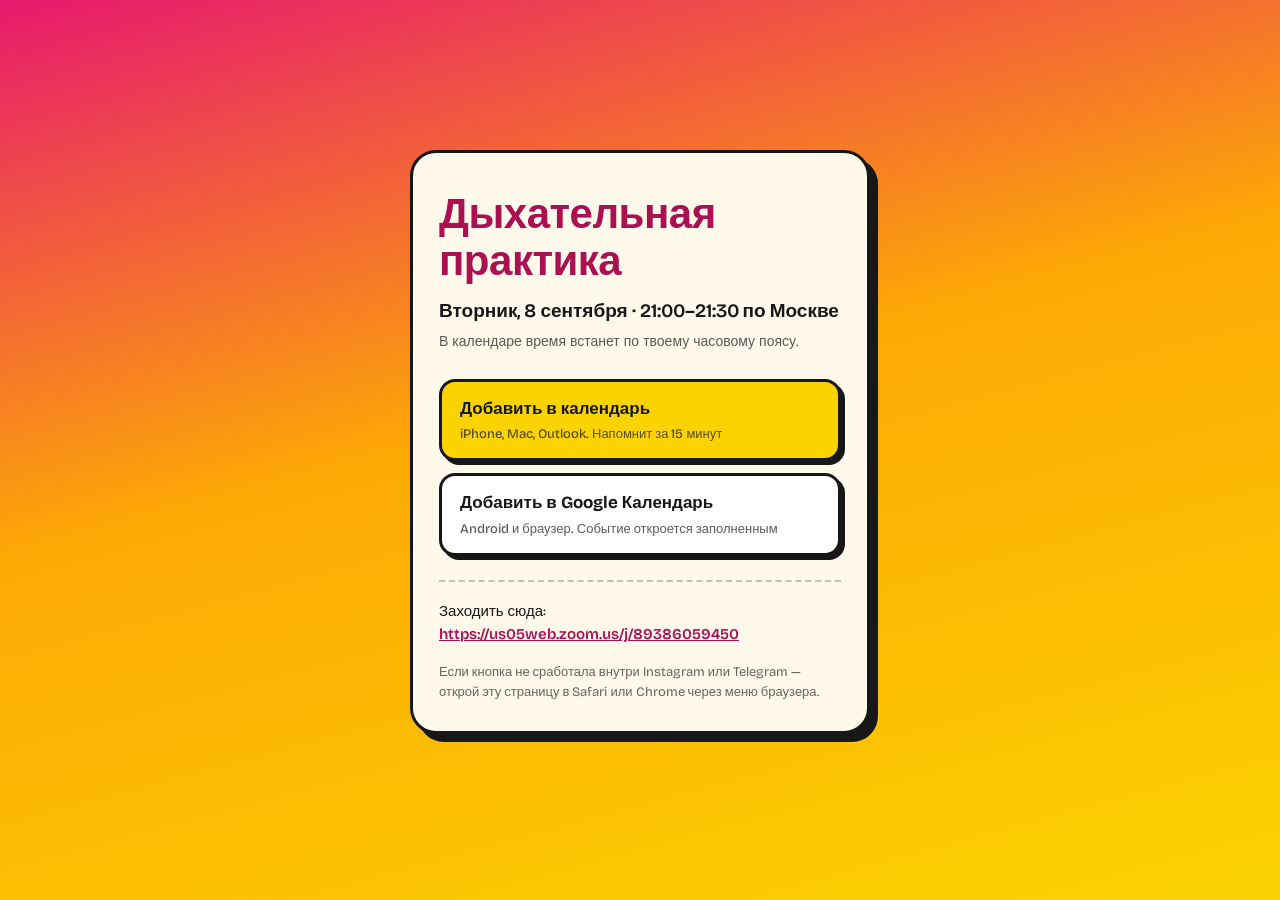
==== breath/index.html @ 7360b0f3 "Add breathing practice event page at /breath/ One shareable link for the 8 Sept 21:00 MSK session: p" ====
<!DOCTYPE html>
<html lang="ru">
<head>
    <meta charset="UTF-8">
    <meta name="viewport" content="width=device-width, initial-scale=1.0">
    <title>Дыхательная практика — 8 сентября, 21:00 МСК</title>
    <meta name="description" content="Вторник 8 сентября, 21:00–21:30 по Москве. Добавь в календарь в один клик, ссылка на Zoom внутри.">

    <meta property="og:type" content="website">
    <meta property="og:title" content="Дыхательная практика — 8 сентября, 21:00 МСК">
    <meta property="og:description" content="Вторник 8 сентября, 21:00–21:30 по Москве. Добавь в календарь в один клик, ссылка на Zoom внутри.">
    <meta property="og:url" content="https://acidworms.com/breath/">
    <meta name="twitter:card" content="summary">

    <link rel="preconnect" href="https://fonts.googleapis.com">
    <link rel="preconnect" href="https://fonts.gstatic.com" crossorigin>
    <link href="https://fonts.googleapis.com/css2?family=Bagel+Fat+One&family=Bricolage+Grotesque:opsz,wdth,wght@12..96,75..100,200..800&display=swap" rel="stylesheet">

    <style>
        :root {
            --aw-pink: #E7196E;
            --aw-pink-deep: #AA1150;
            --aw-yellow: #FBD301;
            --aw-orange: #FDA905;
            --aw-paper: #FFF9EC;
            --aw-ink: #171717;
            --font-main: 'Bricolage Grotesque', -apple-system, BlinkMacSystemFont, 'Segoe UI', sans-serif;
            --font-display: 'Bagel Fat One', 'Bricolage Grotesque', sans-serif;
        }

        * { margin: 0; padding: 0; box-sizing: border-box; }

        html {
            min-height: 100%;
            background: linear-gradient(165deg, var(--aw-pink) 0%, var(--aw-orange) 45%, var(--aw-yellow) 100%);
        }

        body {
            font-family: var(--font-main);
            color: var(--aw-ink);
            line-height: 1.55;
            min-height: 100vh;
            display: flex;
            align-items: center;
            justify-content: center;
            padding: 24px 20px 40px;
            -webkit-text-size-adjust: 100%;
        }

        .card {
            background: var(--aw-paper);
            width: 100%;
            max-width: 460px;
            border: 3px solid var(--aw-ink);
            border-radius: 26px;
            box-shadow: 8px 8px 0 var(--aw-ink);
            padding: 34px 26px 28px;
        }

        h1 {
            font-family: var(--font-display);
            font-size: clamp(30px, 8vw, 42px);
            line-height: 1.1;
            color: var(--aw-pink-deep);
            letter-spacing: -0.5px;
        }

        .when {
            margin-top: 16px;
            font-size: 19px;
            font-weight: 600;
        }

        .tz-note {
            margin-top: 6px;
            font-size: 14px;
            opacity: 0.7;
        }

        .buttons {
            margin-top: 26px;
            display: flex;
            flex-direction: column;
            gap: 12px;
        }

        .btn {
            display: block;
            text-decoration: none;
            color: var(--aw-ink);
            border: 3px solid var(--aw-ink);
            border-radius: 16px;
            padding: 14px 18px;
            font-weight: 700;
            font-size: 17px;
            box-shadow: 4px 4px 0 var(--aw-ink);
            transition: transform 0.08s ease, box-shadow 0.08s ease;
        }

        .btn:active {
            transform: translate(4px, 4px);
            box-shadow: 0 0 0 var(--aw-ink);
        }

        .btn-primary { background: var(--aw-yellow); }
        .btn-secondary { background: #fff; }

        .btn span {
            display: block;
            font-weight: 500;
            font-size: 13px;
            opacity: 0.7;
            margin-top: 2px;
        }

        .zoom {
            margin-top: 24px;
            padding-top: 18px;
            border-top: 2px dashed rgba(23, 23, 23, 0.25);
            font-size: 15px;
        }

        .zoom a {
            color: var(--aw-pink-deep);
            font-weight: 600;
            word-break: break-all;
        }

        .fallback {
            margin-top: 16px;
            font-size: 13px;
            opacity: 0.65;
        }

        @media (hover: hover) {
            .btn:hover { transform: translate(-1px, -1px); box-shadow: 6px 6px 0 var(--aw-ink); }
        }
    </style>
</head>
<body>
    <main class="card">
        <h1>Дыхательная практика</h1>

        <p class="when">Вторник, 8 сентября · 21:00–21:30 по Москве</p>
        <p class="tz-note">В календаре время встанет по твоему часовому поясу.</p>

        <div class="buttons">
            <a class="btn btn-primary" href="practice.ics">
                Добавить в календарь
                <span>iPhone, Mac, Outlook. Напомнит за 15 минут</span>
            </a>

            <a class="btn btn-secondary" href="https://calendar.google.com/calendar/render?action=TEMPLATE&amp;text=%D0%94%D1%8B%D1%85%D0%B0%D1%82%D0%B5%D0%BB%D1%8C%D0%BD%D0%B0%D1%8F%20%D0%BF%D1%80%D0%B0%D0%BA%D1%82%D0%B8%D0%BA%D0%B0&amp;dates=20260908T180000Z%2F20260908T183000Z&amp;details=%D0%9F%D0%BE%D0%B4%D0%BA%D0%BB%D1%8E%D1%87%D0%B8%D1%82%D1%8C%D1%81%D1%8F%20%D0%B2%20Zoom%3A%20https%3A%2F%2Fus05web.zoom.us%2Fj%2F89386059450%3Fpwd%3DNr7LluaVjXROzUGdgOT00Fbr5QSrRY.1&amp;location=https%3A%2F%2Fus05web.zoom.us%2Fj%2F89386059450%3Fpwd%3DNr7LluaVjXROzUGdgOT00Fbr5QSrRY.1" target="_blank" rel="noopener">
                Добавить в Google Календарь
                <span>Android и браузер. Событие откроется заполненным</span>
            </a>
        </div>

        <p class="zoom">
            Заходить сюда:<br>
            <a href="https://us05web.zoom.us/j/89386059450?pwd=Nr7LluaVjXROzUGdgOT00Fbr5QSrRY.1" target="_blank" rel="noopener">https://us05web.zoom.us/j/89386059450</a>
        </p>

        <p class="fallback">Если кнопка не сработала внутри Instagram или Telegram — открой эту страницу в Safari или Chrome через меню браузера.</p>
    </main>
</body>
</html>
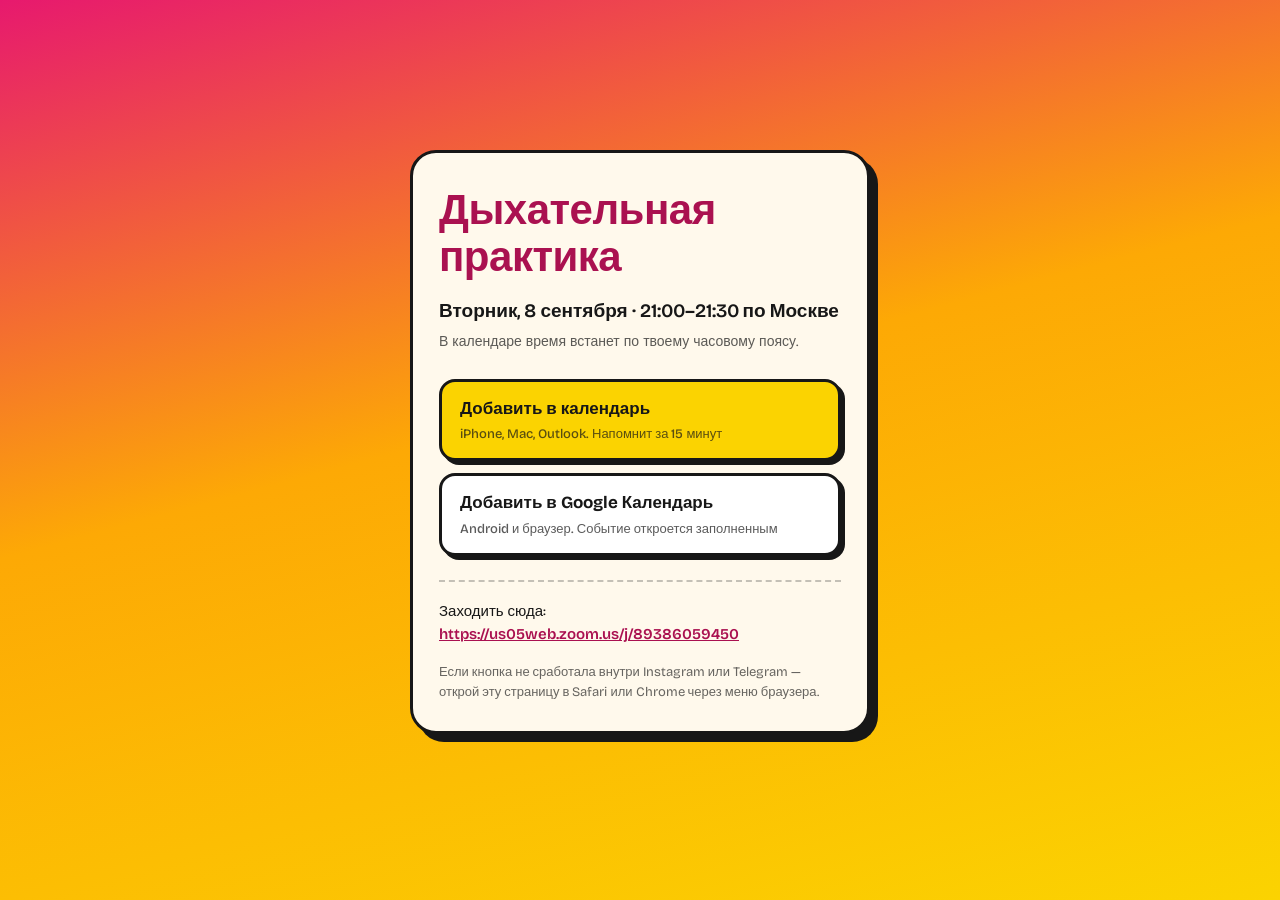
==== commit cc2c5c25: "Drop Bagel Fat One from the breath page The display face carries no Cyrillic glyphs, so the Russian " ====
--- a/breath/index.html
+++ b/breath/index.html
@@ -14,7 +14,7 @@
 
     <link rel="preconnect" href="https://fonts.googleapis.com">
     <link rel="preconnect" href="https://fonts.gstatic.com" crossorigin>
-    <link href="https://fonts.googleapis.com/css2?family=Bagel+Fat+One&family=Bricolage+Grotesque:opsz,wdth,wght@12..96,75..100,200..800&display=swap" rel="stylesheet">
+    <link href="https://fonts.googleapis.com/css2?family=Bricolage+Grotesque:opsz,wdth,wght@12..96,75..100,200..800&display=swap" rel="stylesheet">
 
     <style>
         :root {
@@ -25,7 +25,7 @@
             --aw-paper: #FFF9EC;
             --aw-ink: #171717;
             --font-main: 'Bricolage Grotesque', -apple-system, BlinkMacSystemFont, 'Segoe UI', sans-serif;
-            --font-display: 'Bagel Fat One', 'Bricolage Grotesque', sans-serif;
+            --font-display: 'Bricolage Grotesque', -apple-system, sans-serif;
         }
 
         * { margin: 0; padding: 0; box-sizing: border-box; }
